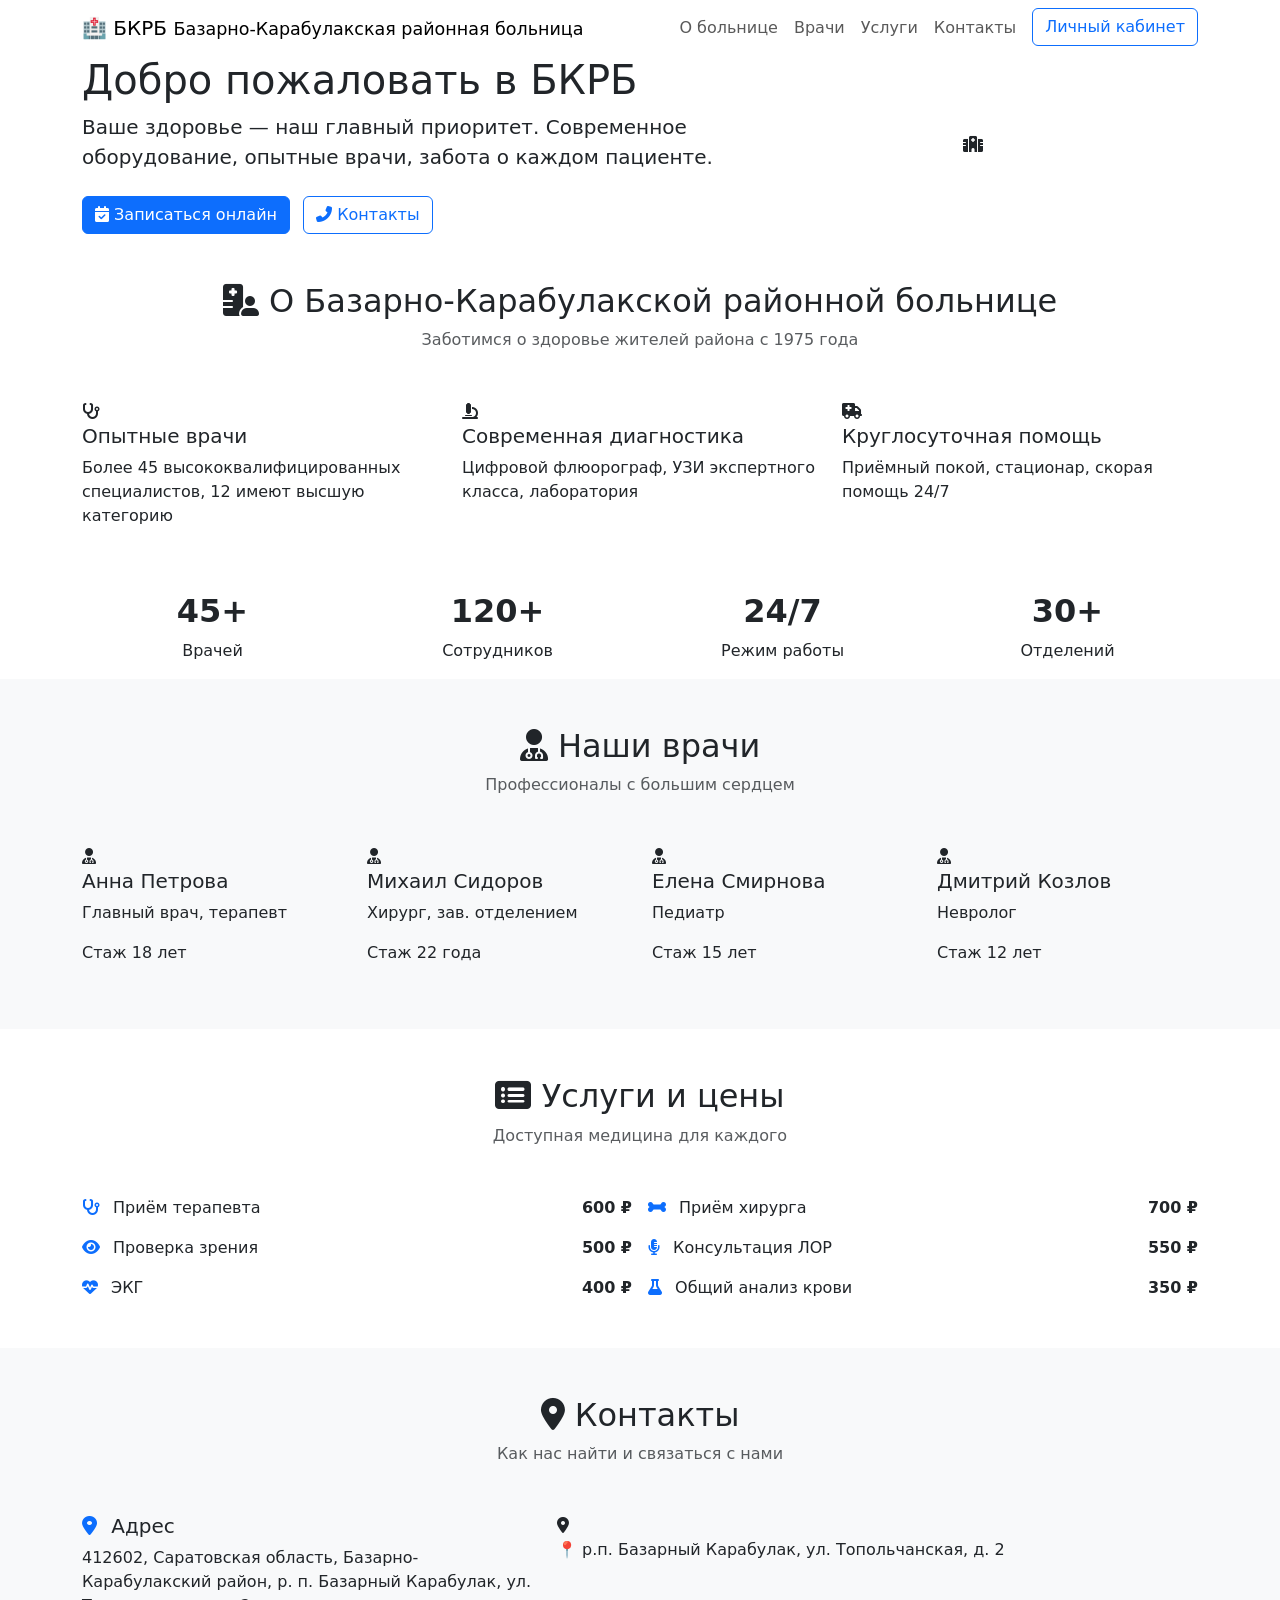
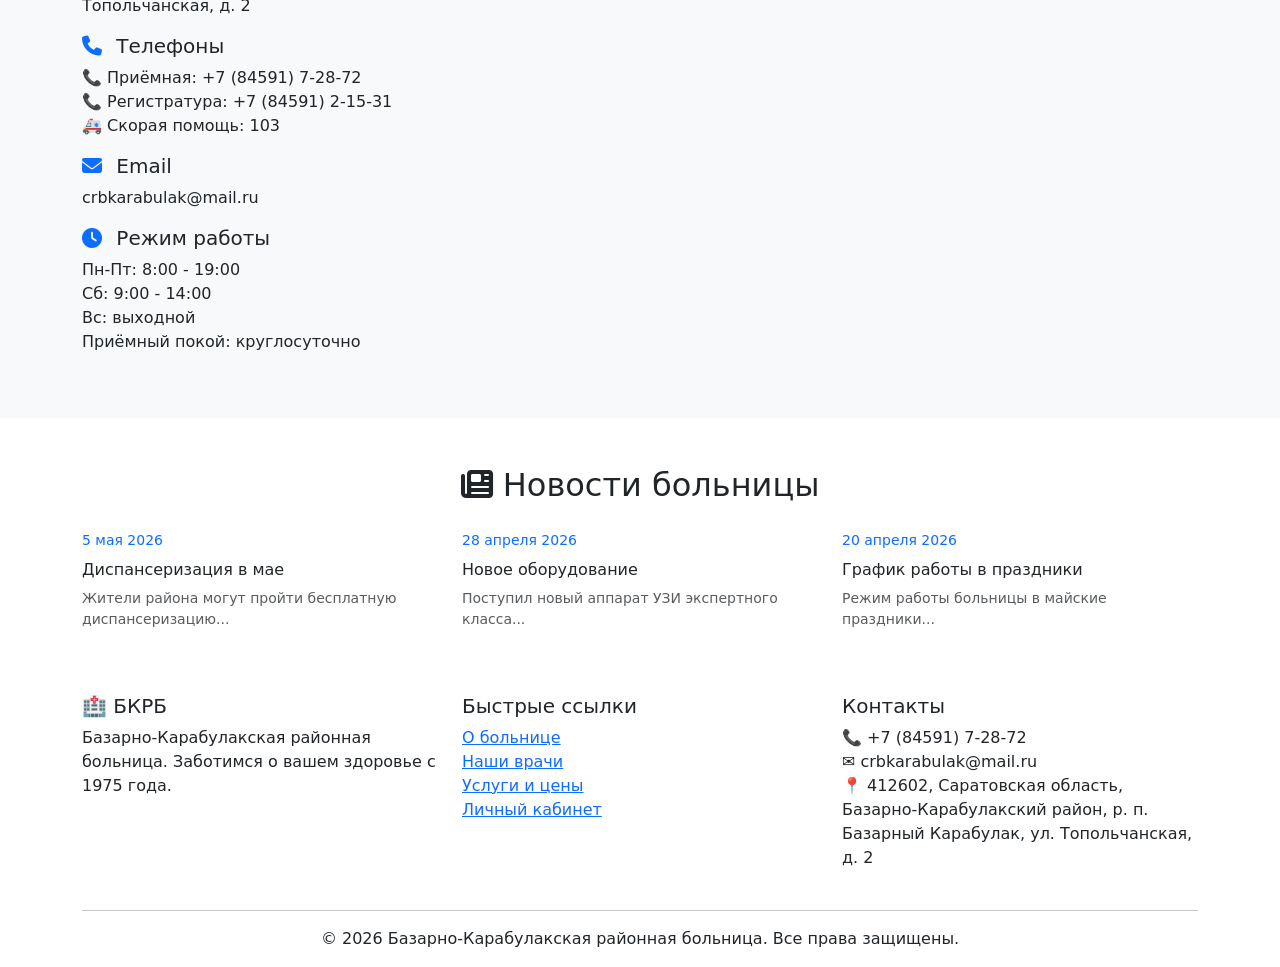
==== index.html @ 4add7a3d "Create index.html" ====
<!DOCTYPE html>
<html lang="ru">
<head>
    <meta charset="UTF-8">
    <meta name="viewport" content="width=device-width, initial-scale=1.0">
    <title>БКРБ - Базарно-Карабулакская районная больница</title>
    <link href="https://cdn.jsdelivr.net/npm/bootstrap@5.3.0/dist/css/bootstrap.min.css" rel="stylesheet">
    <link rel="stylesheet" href="https://cdnjs.cloudflare.com/ajax/libs/font-awesome/6.4.0/css/all.min.css">
    <link rel="stylesheet" href="css/style.css">
</head>
<body>

<!-- Навигация -->
<nav class="navbar navbar-expand-lg sticky-top">
    <div class="container">
        <a class="navbar-brand" href="index.html">
            🏥 БКРБ
            <small>Базарно-Карабулакская районная больница</small>
        </a>
        <button class="navbar-toggler" type="button" data-bs-toggle="collapse" data-bs-target="#navbarNav">
            <span class="navbar-toggler-icon"></span>
        </button>
        <div class="collapse navbar-collapse" id="navbarNav">
            <ul class="navbar-nav ms-auto">
                <li class="nav-item"><a class="nav-link" href="#about">О больнице</a></li>
                <li class="nav-item"><a class="nav-link" href="#doctors">Врачи</a></li>
                <li class="nav-item"><a class="nav-link" href="#services">Услуги</a></li>
                <li class="nav-item"><a class="nav-link" href="#contacts">Контакты</a></li>
                <li class="nav-item"><a class="btn btn-outline-primary ms-2" href="#">Личный кабинет</a></li>
            </ul>
        </div>
    </div>
</nav>

<!-- Hero секция -->
<section class="hero">
    <div class="container">
        <div class="row align-items-center">
            <div class="col-lg-7">
                <h1>Добро пожаловать в <span>БКРБ</span></h1>
                <p class="lead mb-3">Ваше здоровье — наш главный приоритет. Современное оборудование, опытные врачи, забота о каждом пациенте.</p>
                <div class="mt-4">
                    <a href="#" class="btn btn-primary me-2"><i class="fas fa-calendar-check"></i> Записаться онлайн</a>
                    <a href="#contacts" class="btn btn-outline-primary"><i class="fas fa-phone-alt"></i> Контакты</a>
                </div>
            </div>
            <div class="col-lg-5 text-center">
                <div class="hero-img">
                    <i class="fas fa-hospital"></i>
                </div>
            </div>
        </div>
    </div>
</section>

<!-- О нас -->
<section id="about" class="py-5">
    <div class="container">
        <div class="text-center mb-5">
            <h2><i class="fas fa-hospital-user"></i> О Базарно-Карабулакской районной больнице</h2>
            <p class="text-muted">Заботимся о здоровье жителей района с 1975 года</p>
        </div>
        <div class="row g-4">
            <div class="col-md-4">
                <div class="feature-card">
                    <div class="feature-icon"><i class="fas fa-stethoscope"></i></div>
                    <h5>Опытные врачи</h5>
                    <p>Более 45 высококвалифицированных специалистов, 12 имеют высшую категорию</p>
                </div>
            </div>
            <div class="col-md-4">
                <div class="feature-card">
                    <div class="feature-icon"><i class="fas fa-microscope"></i></div>
                    <h5>Современная диагностика</h5>
                    <p>Цифровой флюорограф, УЗИ экспертного класса, лаборатория</p>
                </div>
            </div>
            <div class="col-md-4">
                <div class="feature-card">
                    <div class="feature-icon"><i class="fas fa-ambulance"></i></div>
                    <h5>Круглосуточная помощь</h5>
                    <p>Приёмный покой, стационар, скорая помощь 24/7</p>
                </div>
            </div>
        </div>
    </div>
</section>

<!-- Статистика -->
<section class="stats-section">
    <div class="container">
        <div class="row text-center">
            <div class="col-md-3">
                <h2 class="fw-bold">45+</h2>
                <p>Врачей</p>
            </div>
            <div class="col-md-3">
                <h2 class="fw-bold">120+</h2>
                <p>Сотрудников</p>
            </div>
            <div class="col-md-3">
                <h2 class="fw-bold">24/7</h2>
                <p>Режим работы</p>
            </div>
            <div class="col-md-3">
                <h2 class="fw-bold">30+</h2>
                <p>Отделений</p>
            </div>
        </div>
    </div>
</section>

<!-- Врачи -->
<section id="doctors" class="py-5 bg-light">
    <div class="container">
        <div class="text-center mb-5">
            <h2><i class="fas fa-user-md"></i> Наши врачи</h2>
            <p class="text-muted">Профессионалы с большим сердцем</p>
        </div>
        <div class="row g-4">
            <div class="col-md-3">
                <div class="doctor-card">
                    <div class="doctor-img"><i class="fas fa-user-md"></i></div>
                    <h5>Анна Петрова</h5>
                    <p class="specialty">Главный врач, терапевт</p>
                    <p class="experience">Стаж 18 лет</p>
                </div>
            </div>
            <div class="col-md-3">
                <div class="doctor-card">
                    <div class="doctor-img"><i class="fas fa-user-md"></i></div>
                    <h5>Михаил Сидоров</h5>
                    <p class="specialty">Хирург, зав. отделением</p>
                    <p class="experience">Стаж 22 года</p>
                </div>
            </div>
            <div class="col-md-3">
                <div class="doctor-card">
                    <div class="doctor-img"><i class="fas fa-user-md"></i></div>
                    <h5>Елена Смирнова</h5>
                    <p class="specialty">Педиатр</p>
                    <p class="experience">Стаж 15 лет</p>
                </div>
            </div>
            <div class="col-md-3">
                <div class="doctor-card">
                    <div class="doctor-img"><i class="fas fa-user-md"></i></div>
                    <h5>Дмитрий Козлов</h5>
                    <p class="specialty">Невролог</p>
                    <p class="experience">Стаж 12 лет</p>
                </div>
            </div>
        </div>
    </div>
</section>

<!-- Услуги -->
<section id="services" class="py-5">
    <div class="container">
        <div class="text-center mb-5">
            <h2><i class="fas fa-list-alt"></i> Услуги и цены</h2>
            <p class="text-muted">Доступная медицина для каждого</p>
        </div>
        <div class="row g-3">
            <div class="col-md-6">
                <div class="service-card">
                    <div class="d-flex justify-content-between">
                        <span><i class="fas fa-stethoscope text-primary me-2"></i> Приём терапевта</span>
                        <span class="fw-bold">600 ₽</span>
                    </div>
                </div>
            </div>
            <div class="col-md-6">
                <div class="service-card">
                    <div class="d-flex justify-content-between">
                        <span><i class="fas fa-bone text-primary me-2"></i> Приём хирурга</span>
                        <span class="fw-bold">700 ₽</span>
                    </div>
                </div>
            </div>
            <div class="col-md-6">
                <div class="service-card">
                    <div class="d-flex justify-content-between">
                        <span><i class="fas fa-eye text-primary me-2"></i> Проверка зрения</span>
                        <span class="fw-bold">500 ₽</span>
                    </div>
                </div>
            </div>
            <div class="col-md-6">
                <div class="service-card">
                    <div class="d-flex justify-content-between">
                        <span><i class="fas fa-microphone-alt text-primary me-2"></i> Консультация ЛОР</span>
                        <span class="fw-bold">550 ₽</span>
                    </div>
                </div>
            </div>
            <div class="col-md-6">
                <div class="service-card">
                    <div class="d-flex justify-content-between">
                        <span><i class="fas fa-heartbeat text-primary me-2"></i> ЭКГ</span>
                        <span class="fw-bold">400 ₽</span>
                    </div>
                </div>
            </div>
            <div class="col-md-6">
                <div class="service-card">
                    <div class="d-flex justify-content-between">
                        <span><i class="fas fa-flask text-primary me-2"></i> Общий анализ крови</span>
                        <span class="fw-bold">350 ₽</span>
                    </div>
                </div>
            </div>
        </div>
    </div>
</section>

<!-- Контакты -->
<section id="contacts" class="py-5 bg-light">
    <div class="container">
        <div class="text-center mb-5">
            <h2><i class="fas fa-map-marker-alt"></i> Контакты</h2>
            <p class="text-muted">Как нас найти и связаться с нами</p>
        </div>
        <div class="row">
            <div class="col-md-5">
                <div class="contact-card">
                    <h5><i class="fas fa-location-dot text-primary me-2"></i> Адрес</h5>
                    <p>412602, Саратовская область, Базарно-Карабулакский район, р. п. Базарный Карабулак, ул. Топольчанская, д. 2</p>
                    
                    <h5 class="mt-3"><i class="fas fa-phone text-primary me-2"></i> Телефоны</h5>
                    <p>📞 Приёмная: +7 (84591) 7-28-72<br>
                    📞 Регистратура: +7 (84591) 2-15-31<br>
                    🚑 Скорая помощь: 103</p>
                    
                    <h5 class="mt-3"><i class="fas fa-envelope text-primary me-2"></i> Email</h5>
                    <p>crbkarabulak@mail.ru</p>
                    
                    <h5 class="mt-3"><i class="fas fa-clock text-primary me-2"></i> Режим работы</h5>
                    <p>Пн-Пт: 8:00 - 19:00<br>
                    Сб: 9:00 - 14:00<br>
                    Вс: выходной<br>
                    Приёмный покой: круглосуточно</p>
                </div>
            </div>
            <div class="col-md-7">
                <div class="map-card">
                    <div class="map-placeholder">
                        <i class="fas fa-map-marker-alt"></i>
                        <p>📍 р.п. Базарный Карабулак, ул. Топольчанская, д. 2</p>
                    </div>
                </div>
            </div>
        </div>
    </div>
</section>

<!-- Новости -->
<section class="py-5">
    <div class="container">
        <div class="text-center mb-4">
            <h2><i class="fas fa-newspaper"></i> Новости больницы</h2>
        </div>
        <div class="row">
            <div class="col-md-4">
                <div class="news-card">
                    <small class="text-primary">5 мая 2026</small>
                    <h6 class="mt-2">Диспансеризация в мае</h6>
                    <p class="text-muted small">Жители района могут пройти бесплатную диспансеризацию...</p>
                </div>
            </div>
            <div class="col-md-4">
                <div class="news-card">
                    <small class="text-primary">28 апреля 2026</small>
                    <h6 class="mt-2">Новое оборудование</h6>
                    <p class="text-muted small">Поступил новый аппарат УЗИ экспертного класса...</p>
                </div>
            </div>
            <div class="col-md-4">
                <div class="news-card">
                    <small class="text-primary">20 апреля 2026</small>
                    <h6 class="mt-2">График работы в праздники</h6>
                    <p class="text-muted small">Режим работы больницы в майские праздники...</p>
                </div>
            </div>
        </div>
    </div>
</section>

<!-- Футер -->
<footer class="footer">
    <div class="container">
        <div class="row">
            <div class="col-md-4">
                <h5>🏥 БКРБ</h5>
                <p>Базарно-Карабулакская районная больница. Заботимся о вашем здоровье с 1975 года.</p>
            </div>
            <div class="col-md-4">
                <h5>Быстрые ссылки</h5>
                <p><a href="#about">О больнице</a><br>
                <a href="#doctors">Наши врачи</a><br>
                <a href="#services">Услуги и цены</a><br>
                <a href="#">Личный кабинет</a></p>
            </div>
            <div class="col-md-4">
                <h5>Контакты</h5>
                <p>📞 +7 (84591) 7-28-72<br>
                ✉️ crbkarabulak@mail.ru<br>
                📍 412602, Саратовская область, Базарно-Карабулакский район, р. п. Базарный Карабулак, ул. Топольчанская, д. 2</p>
            </div>
        </div>
        <hr class="mt-4">
        <p class="text-center">© 2026 Базарно-Карабулакская районная больница. Все права защищены.</p>
    </div>
</footer>

<script src="https://cdn.jsdelivr.net/npm/bootstrap@5.3.0/dist/js/bootstrap.bundle.min.js"></script>
</body>
</html>
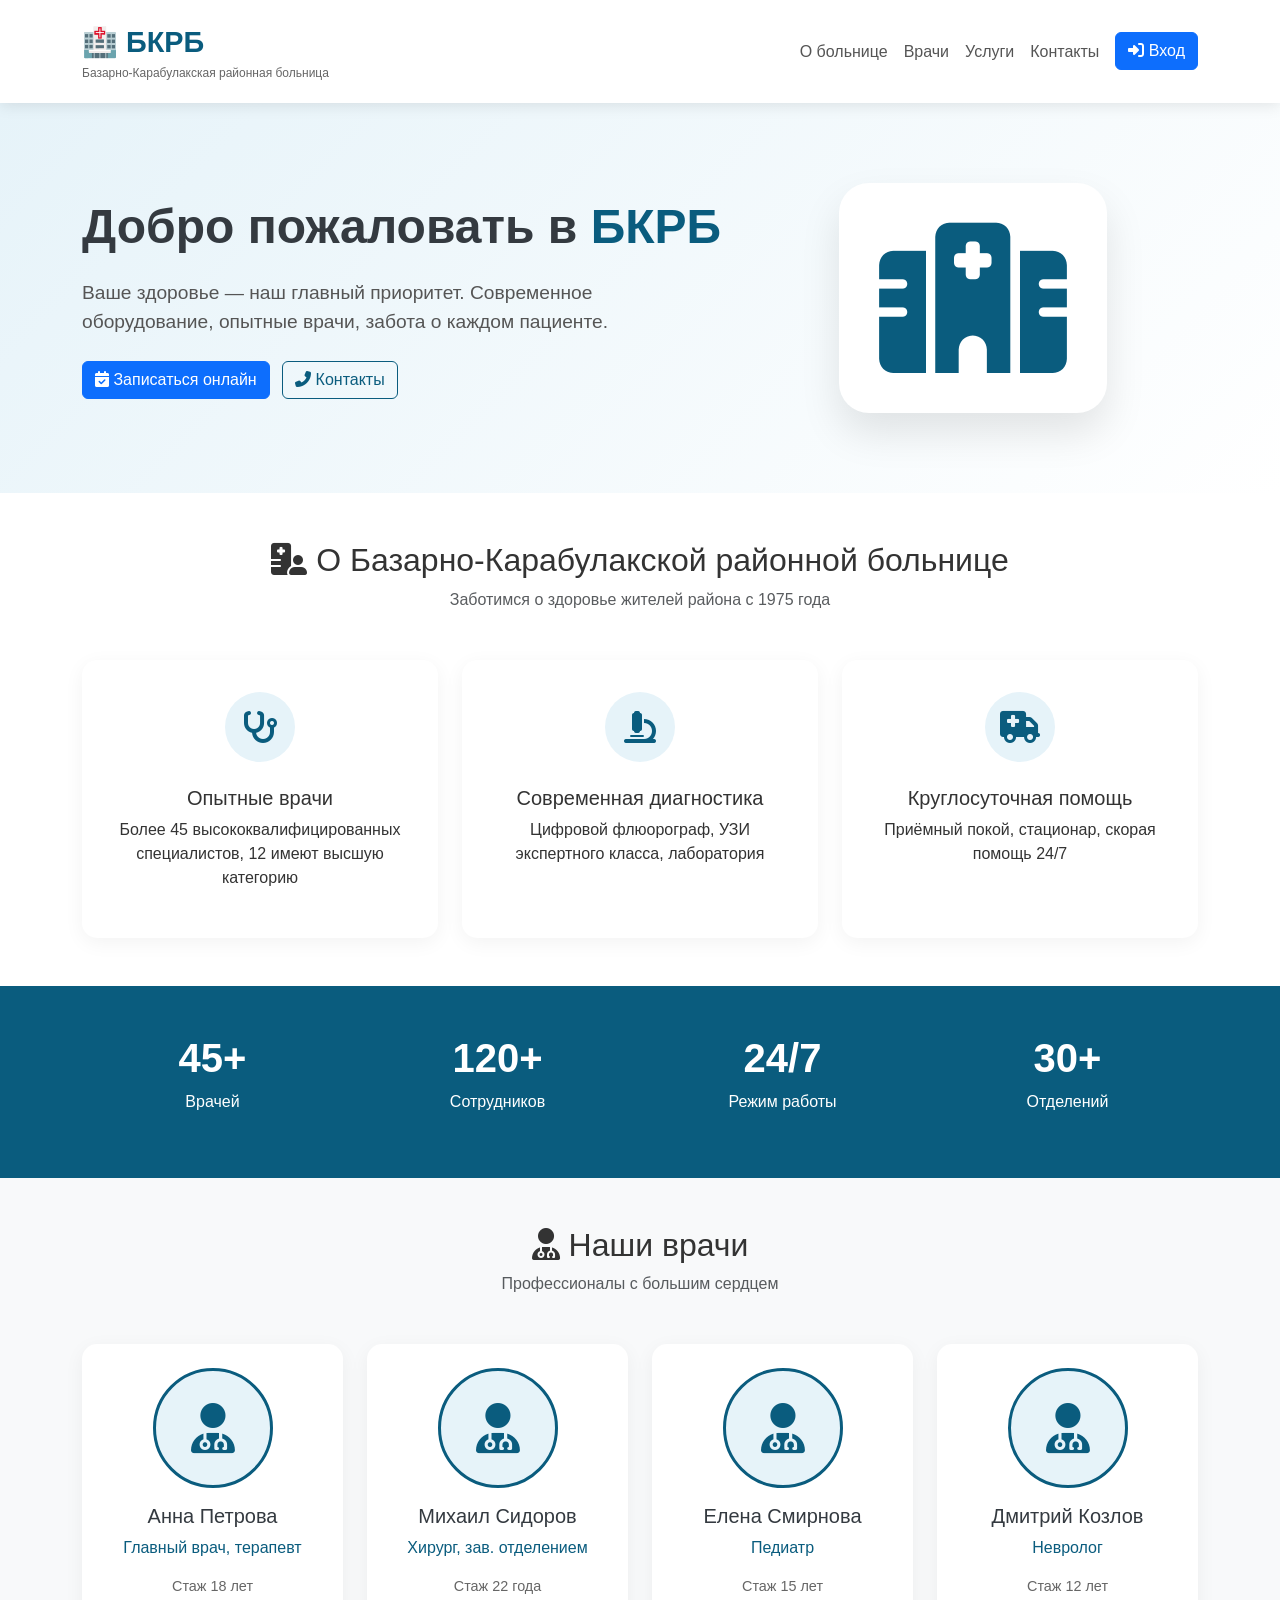
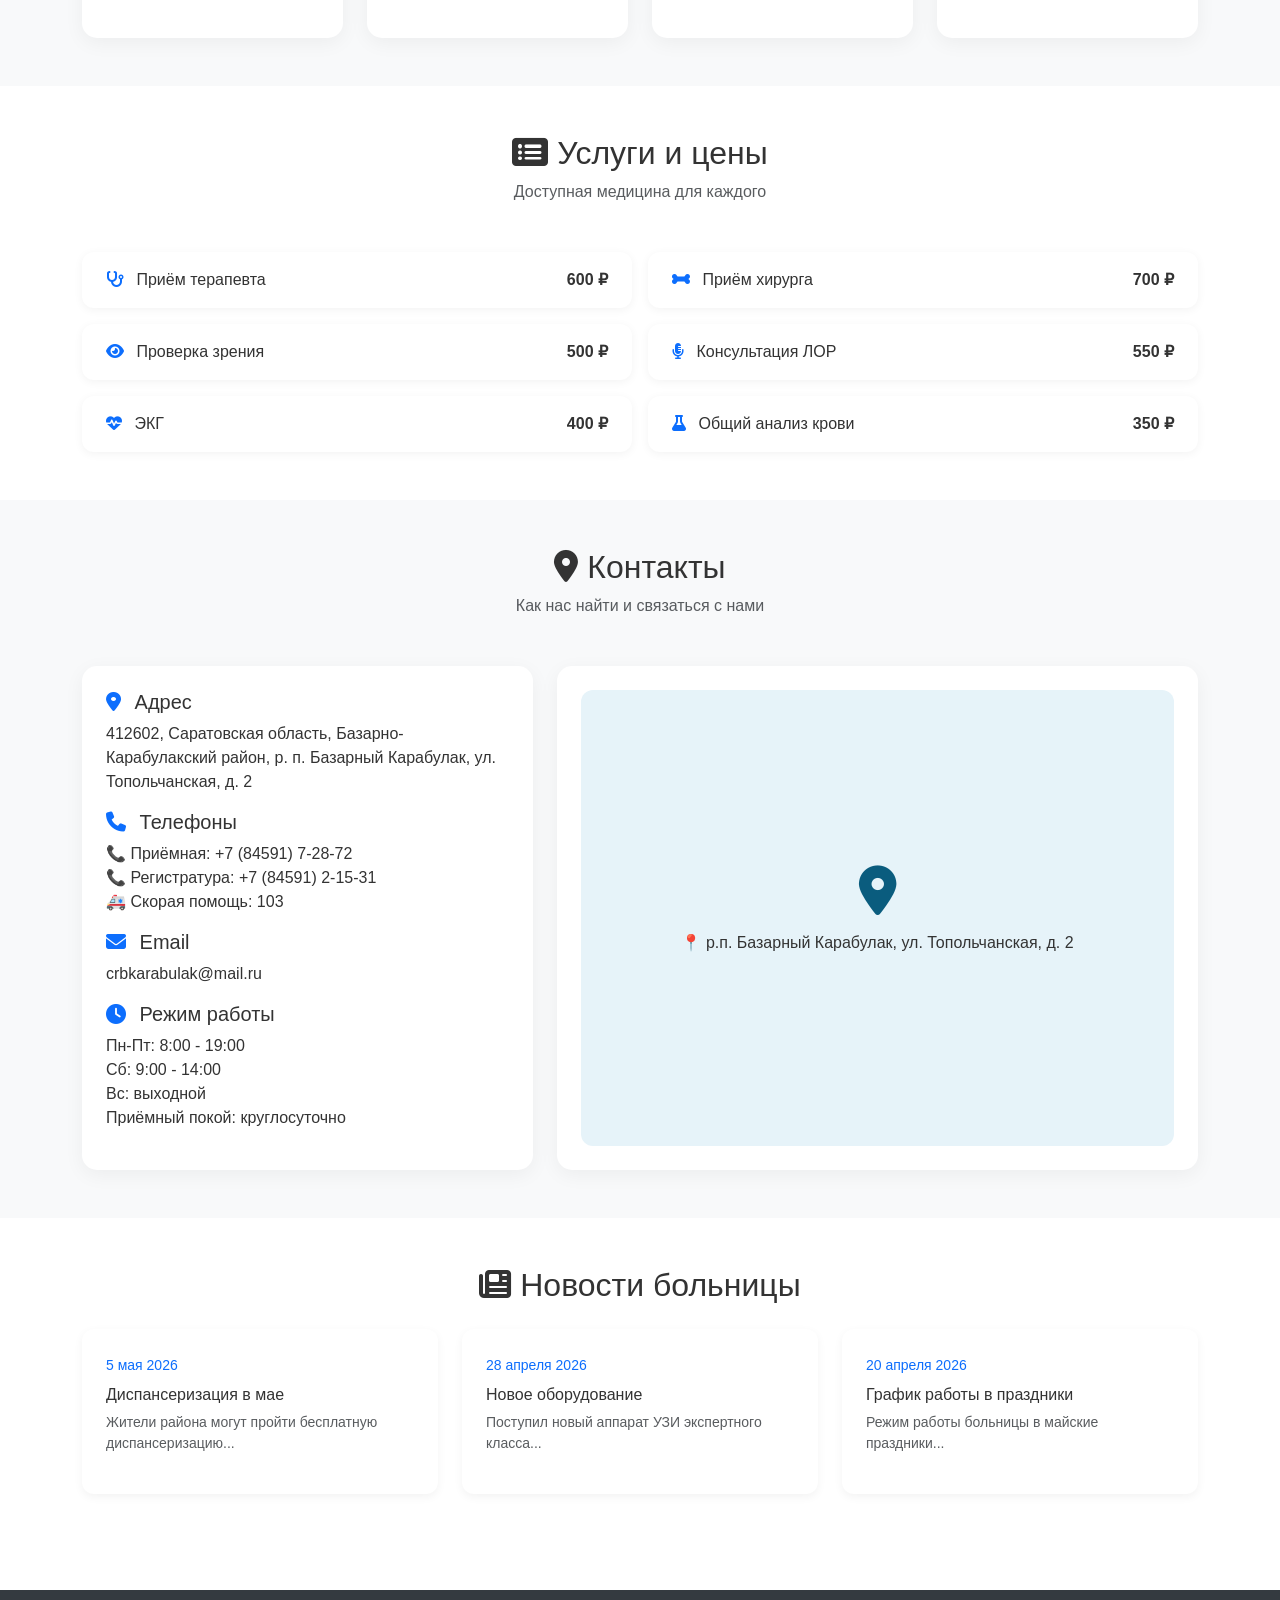
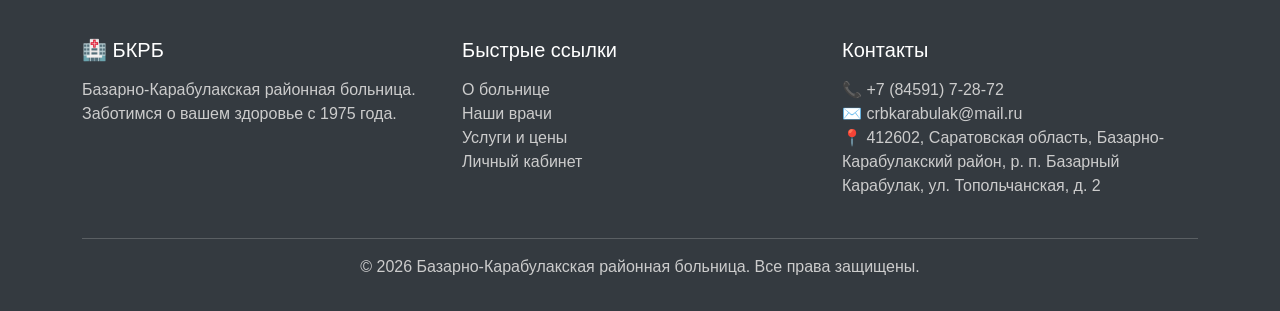
==== commit 600ee218: "Update index.html" ====
--- a/index.html
+++ b/index.html
@@ -22,12 +22,12 @@
         </button>
         <div class="collapse navbar-collapse" id="navbarNav">
             <ul class="navbar-nav ms-auto">
-                <li class="nav-item"><a class="nav-link" href="#about">О больнице</a></li>
-                <li class="nav-item"><a class="nav-link" href="#doctors">Врачи</a></li>
-                <li class="nav-item"><a class="nav-link" href="#services">Услуги</a></li>
-                <li class="nav-item"><a class="nav-link" href="#contacts">Контакты</a></li>
-                <li class="nav-item"><a class="btn btn-outline-primary ms-2" href="#">Личный кабинет</a></li>
-            </ul>
+    <li class="nav-item"><a class="nav-link" href="#about">О больнице</a></li>
+    <li class="nav-item"><a class="nav-link" href="#doctors">Врачи</a></li>
+    <li class="nav-item"><a class="nav-link" href="#services">Услуги</a></li>
+    <li class="nav-item"><a class="nav-link" href="#contacts">Контакты</a></li>
+    <li class="nav-item"><a class="btn btn-primary ms-2" href="login.html"><i class="fas fa-sign-in-alt"></i> Вход</a></li>
+</ul>
         </div>
     </div>
 </nav>
--- a/css/style.css
+++ b/css/style.css
@@ -0,0 +1,277 @@
+:root {
+    --primary: #0a5c7e;
+    --primary-dark: #084a66;
+    --secondary: #e6f3f9;
+    --light: #f8f9fa;
+    --dark: #343a40;
+}
+
+* {
+    margin: 0;
+    padding: 0;
+    box-sizing: border-box;
+}
+
+body {
+    font-family: 'Segoe UI', Tahoma, Geneva, Verdana, sans-serif;
+    color: #333;
+}
+
+/* Навигация */
+.navbar {
+    background: white;
+    box-shadow: 0 2px 15px rgba(0,0,0,0.1);
+    padding: 1rem 0;
+}
+
+.navbar-brand {
+    font-size: 1.8rem;
+    font-weight: bold;
+    color: var(--primary) !important;
+}
+
+.navbar-brand small {
+    font-size: 0.75rem;
+    display: block;
+    font-weight: normal;
+    color: #666;
+}
+
+.nav-link {
+    color: #555 !important;
+    font-weight: 500;
+    transition: 0.3s;
+}
+
+.nav-link:hover {
+    color: var(--primary) !important;
+}
+
+.btn-outline-primary {
+    border-color: var(--primary);
+    color: var(--primary);
+}
+
+.btn-outline-primary:hover {
+    background: var(--primary);
+    border-color: var(--primary);
+}
+
+/* Hero секция */
+.hero {
+    background: linear-gradient(135deg, var(--secondary) 0%, white 100%);
+    padding: 80px 0;
+}
+
+.hero h1 {
+    font-size: 3rem;
+    font-weight: bold;
+    color: var(--dark);
+    margin-bottom: 1.5rem;
+}
+
+.hero h1 span {
+    color: var(--primary);
+}
+
+.hero .lead {
+    font-size: 1.2rem;
+    color: #555;
+}
+
+.hero-img {
+    background: white;
+    border-radius: 30px;
+    padding: 40px;
+    display: inline-block;
+    box-shadow: 0 20px 40px rgba(0,0,0,0.1);
+}
+
+.hero-img i {
+    font-size: 150px;
+    color: var(--primary);
+}
+
+/* Feature карточки */
+.feature-card {
+    background: white;
+    padding: 2rem;
+    border-radius: 15px;
+    text-align: center;
+    box-shadow: 0 5px 20px rgba(0,0,0,0.05);
+    transition: transform 0.3s;
+    height: 100%;
+}
+
+.feature-card:hover {
+    transform: translateY(-5px);
+}
+
+.feature-icon {
+    width: 70px;
+    height: 70px;
+    background: var(--secondary);
+    border-radius: 50%;
+    display: flex;
+    align-items: center;
+    justify-content: center;
+    margin: 0 auto 1.5rem;
+}
+
+.feature-icon i {
+    font-size: 2rem;
+    color: var(--primary);
+}
+
+/* Статистика */
+.stats-section {
+    background: var(--primary);
+    color: white;
+    padding: 3rem 0;
+}
+
+.stats-section h2 {
+    font-size: 2.5rem;
+    margin-bottom: 0.5rem;
+}
+
+/* Карточки врачей */
+.doctor-card {
+    background: white;
+    border-radius: 15px;
+    padding: 1.5rem;
+    text-align: center;
+    box-shadow: 0 5px 20px rgba(0,0,0,0.05);
+    transition: 0.3s;
+    height: 100%;
+}
+
+.doctor-card:hover {
+    transform: translateY(-5px);
+    box-shadow: 0 10px 30px rgba(0,0,0,0.1);
+}
+
+.doctor-img {
+    width: 120px;
+    height: 120px;
+    background: var(--secondary);
+    border-radius: 50%;
+    display: flex;
+    align-items: center;
+    justify-content: center;
+    margin: 0 auto 1rem;
+    border: 3px solid var(--primary);
+}
+
+.doctor-img i {
+    font-size: 50px;
+    color: var(--primary);
+}
+
+.doctor-card h5 {
+    margin-bottom: 0.5rem;
+    color: var(--dark);
+}
+
+.doctor-card .specialty {
+    color: var(--primary);
+    font-weight: 500;
+}
+
+.doctor-card .experience {
+    color: #666;
+    font-size: 0.9rem;
+}
+
+/* Услуги */
+.service-card {
+    background: white;
+    padding: 1rem 1.5rem;
+    border-radius: 12px;
+    box-shadow: 0 2px 10px rgba(0,0,0,0.05);
+    transition: 0.3s;
+}
+
+.service-card:hover {
+    transform: translateX(5px);
+    box-shadow: 0 5px 15px rgba(0,0,0,0.1);
+}
+
+/* Контакты */
+.contact-card, .map-card {
+    background: white;
+    border-radius: 15px;
+    padding: 1.5rem;
+    box-shadow: 0 5px 20px rgba(0,0,0,0.05);
+    height: 100%;
+}
+
+.map-placeholder {
+    background: var(--secondary);
+    border-radius: 12px;
+    height: 100%;
+    min-height: 350px;
+    display: flex;
+    flex-direction: column;
+    align-items: center;
+    justify-content: center;
+}
+
+.map-placeholder i {
+    font-size: 50px;
+    color: var(--primary);
+    margin-bottom: 1rem;
+}
+
+/* Новости */
+.news-card {
+    background: white;
+    padding: 1.5rem;
+    border-radius: 12px;
+    box-shadow: 0 3px 10px rgba(0,0,0,0.05);
+    transition: 0.3s;
+    height: 100%;
+}
+
+.news-card:hover {
+    transform: translateY(-3px);
+    box-shadow: 0 5px 20px rgba(0,0,0,0.1);
+}
+
+/* Футер */
+.footer {
+    background: var(--dark);
+    color: #ccc;
+    padding: 3rem 0 1rem;
+    margin-top: 3rem;
+}
+
+.footer h5 {
+    color: white;
+    margin-bottom: 1rem;
+}
+
+.footer a {
+    color: #ccc;
+    text-decoration: none;
+    transition: 0.3s;
+}
+
+.footer a:hover {
+    color: white;
+}
+
+/* Адаптив */
+@media (max-width: 768px) {
+    .hero h1 {
+        font-size: 2rem;
+    }
+    
+    .navbar-brand {
+        font-size: 1.3rem;
+    }
+    
+    .hero-img i {
+        font-size: 100px;
+    }
+}
